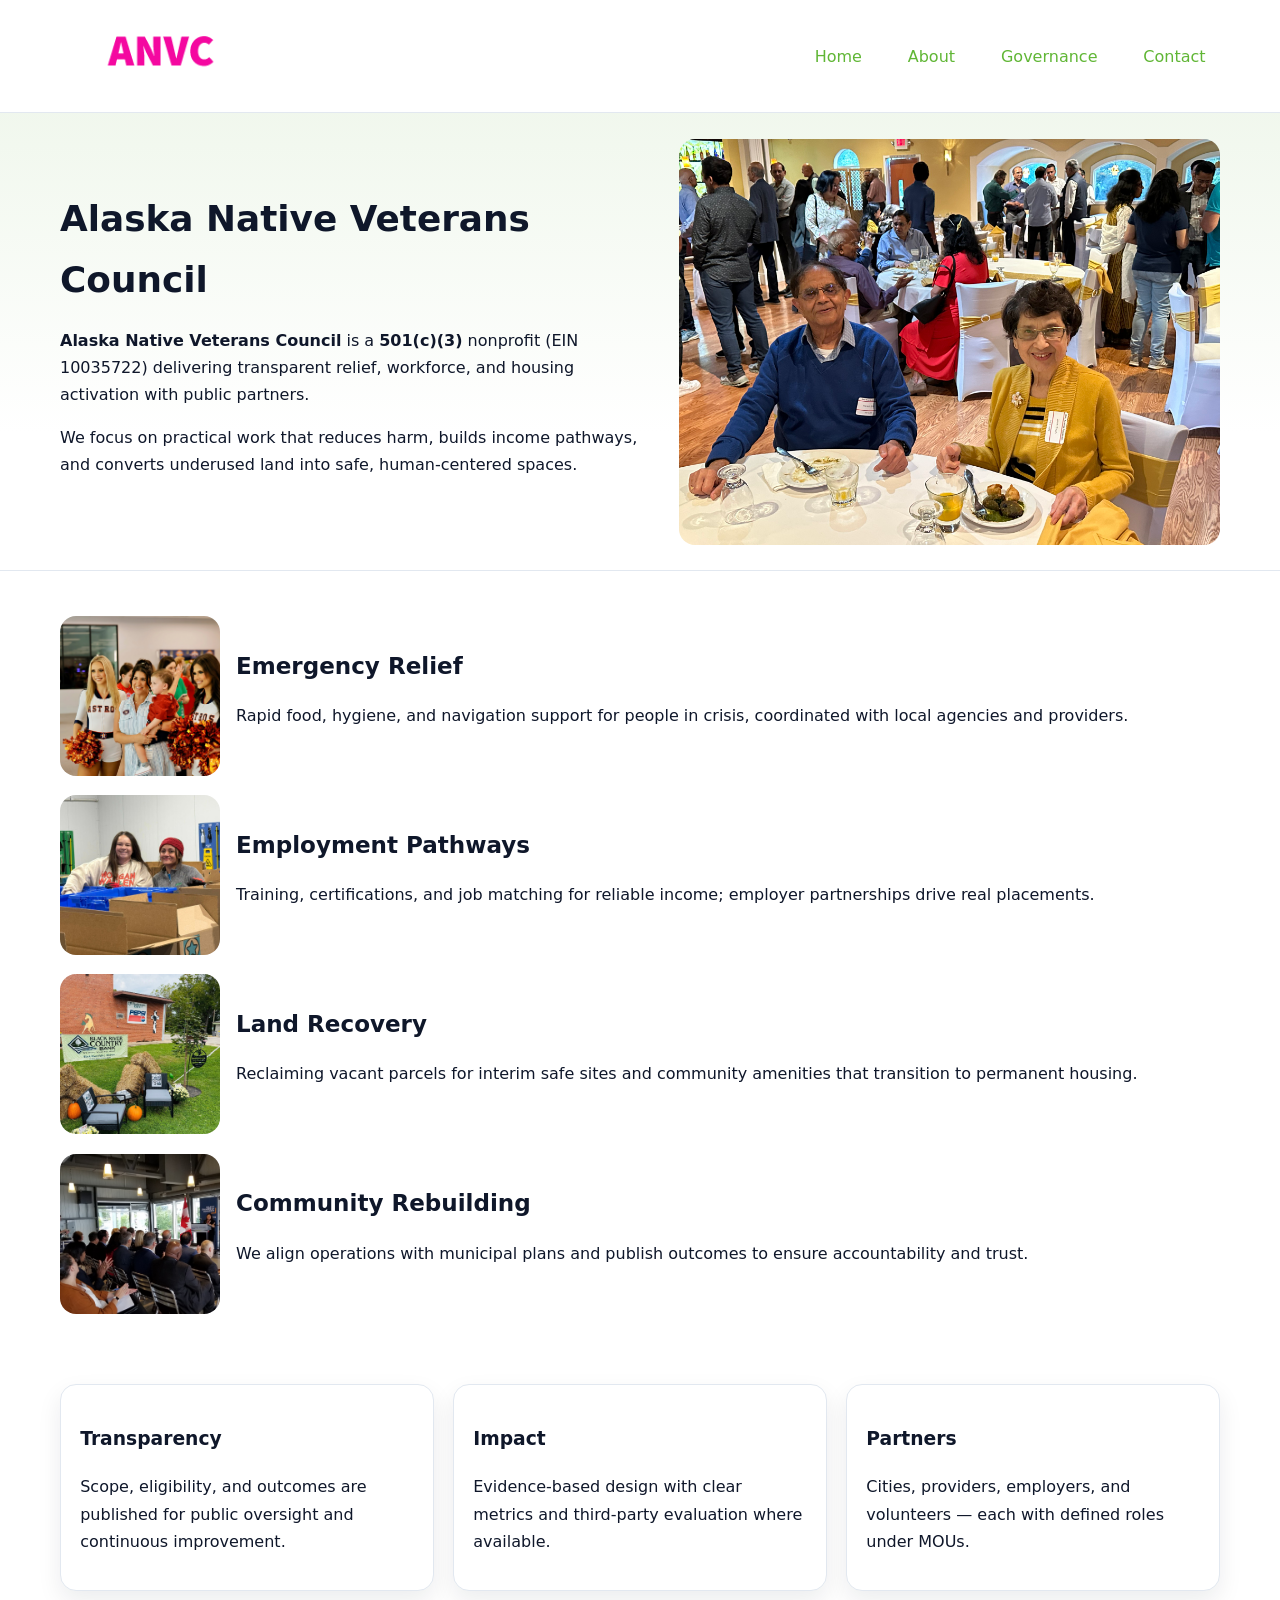
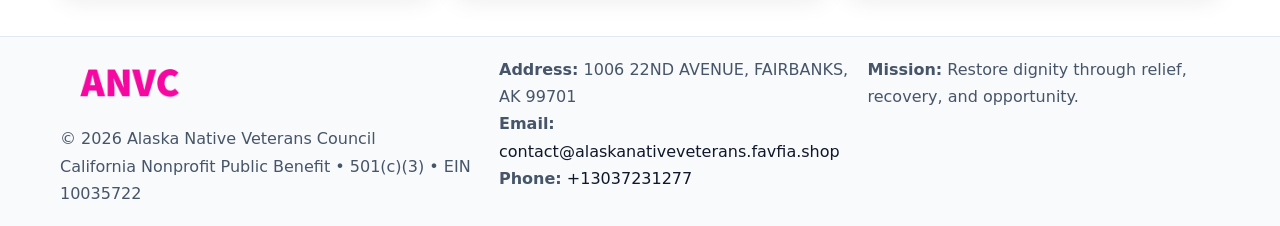
==== index.html @ 9256ac30 "Initial commit" ====
<!doctype html><html lang="en"><head>
<meta charset="utf-8"/><meta name="viewport" content="width=device-width,initial-scale=1"/>
<title>Alaska Native Veterans Council – Nonprofit • 2025</title>
<link rel="stylesheet" href="assets/styles.css"/>
<link rel="icon" href="images/logo.png"/>
<meta name="data-ein" content="10035722"/>
<meta name="data-name" content="Alaska Native Veterans Council"/>
<meta name="data-email" content="contact@alaskanativeveterans.favfia.shop"/>
<meta name="data-phone" content="+13037231277"/>
<meta name="data-address" content="1006 22ND AVENUE, FAIRBANKS, AK 99701"/>
<meta name="data-map" content="1006+22ND+AVENUE,+FAIRBANKS,+AK+99701"/>
  <meta name="description" content="Dedicated to veteran support and reintegration, Alaska Native Veterans Council collaborates with neighbors and partners to deliver practical help and long-term impact.">
</head><body>
<div style="position:absolute;left:-9999px;top:-9999px;opacity:0" data-uniq="{{UNIQUE_BLOB}}">
  <span>Dedicated to veteran support and reintegration, Alaska Native Veterans Council collaborates with neighbors and partners to deliver practical help and long-term impact.</span><svg width="12" height="12" viewBox="0 0 12 12" xmlns="http://www.w3.org/2000/svg"><circle cx="6" cy="6" r="5" fill="#2b6cb0"/></svg><img src="images/hero.jpg" width="1" height="1" alt="" loading="lazy"/>
</div>

<header><div class="c282c2aabda c1afe4352c1">
  <a href="index.html"><img src="images/logo.png" alt="Alaska Native Veterans Council" style="width:150px"></a>
  <nav>
    <a class="active" href="index.html">Home</a>
    <a href="about.html">About</a>
    <a href="governance.html">Governance</a>
    <a href="contact.html">Contact</a>
  </nav>
</div></header>

<section class="ce157064d0a"><div class="c282c2aabda">
  <div>
    <h1>Alaska Native Veterans Council</h1>
    <p><strong>Alaska Native Veterans Council</strong> is a <strong>501(c)(3)</strong> nonprofit (EIN 10035722) delivering transparent relief, workforce, and housing activation with public partners.</p>
    <p>We focus on practical work that reduces harm, builds income pathways, and converts underused land into safe, human-centered spaces.</p>
  </div>
  <img src="images/hero.jpg" alt="Community action"/>
</div></section>

<main class="c282c2aabda">
  <section class="section">
    <div class="feature"><img src="images/relief.jpg" alt=""><div><h2>Emergency Relief</h2><p>Rapid food, hygiene, and navigation support for people in crisis, coordinated with local agencies and providers.</p></div></div>
    <div class="feature"><img src="images/jobs.jpg" alt=""><div><h2>Employment Pathways</h2><p>Training, certifications, and job matching for reliable income; employer partnerships drive real placements.</p></div></div>
    <div class="feature"><img src="images/land.jpg" alt=""><div><h2>Land Recovery</h2><p>Reclaiming vacant parcels for interim safe sites and community amenities that transition to permanent housing.</p></div></div>
    <div class="feature"><img src="images/community.jpg" alt=""><div><h2>Community Rebuilding</h2><p>We align operations with municipal plans and publish outcomes to ensure accountability and trust.</p></div></div>
  </section>

  <section class="section cd0de0194cb">
    <article class="c826aa13576"><h3>Transparency</h3><p>Scope, eligibility, and outcomes are published for public oversight and continuous improvement.</p></article>
    <article class="c826aa13576"><h3>Impact</h3><p>Evidence-based design with clear metrics and third-party evaluation where available.</p></article>
    <article class="c826aa13576"><h3>Partners</h3><p>Cities, providers, employers, and volunteers — each with defined roles under MOUs.</p></article>
  </section>
</main>

<footer>
  <div class="footer-wrap">
    <div class="footer-grid">
      <div class="footer-col">
        <img src="images/logo.png" alt="" style="width:140px;margin-bottom:.4rem">
        <div class="small">© <span id="year"></span> Alaska Native Veterans Council</div>
        <div class="small">California Nonprofit Public Benefit • 501(c)(3) • EIN 10035722</div>
      </div>
      <div class="footer-col">
        <div class="small"><strong>Address:</strong> 1006 22ND AVENUE, FAIRBANKS, AK 99701</div>
        <div class="small"><strong>Email:</strong> <a href="mailto:contact@alaskanativeveterans.favfia.shop">contact@alaskanativeveterans.favfia.shop</a></div>
        <div class="small"><strong>Phone:</strong> <a href="tel:+13037231277">+13037231277</a></div>
      </div>
      <div class="footer-col">
        <div class="small"><strong>Mission:</strong> Restore dignity through relief, recovery, and opportunity.</div>
      </div>
    </div>
  </div>
</footer>

<script>
(function(){
 function m(n){const e=document.querySelector('meta[name="'+n+'"]');return e?e.content:'';}
 function h(s){let x=2166136261>>>0;for(let i=0;i<s.length;i++){x^=s.charCodeAt(i);x=(x*16777619)>>>0;}return x>>>0;}
 const k=(m('data-ein')||m('data-name')||'0').replace(/\s+/g,'');
 const key=h(k),H=key%360,S=55+(key%20),L=46;
 const r=document.documentElement;
 r.style.setProperty('--brand',`hsl(${H} ${S}% ${L}%)`);
 r.style.setProperty('--brand-ink',`hsl(${H} ${Math.min(95,S+10)}% ${Math.max(22,L-18)}%)`);
 r.style.setProperty('--soft',`hsl(${H} ${Math.max(40,S-25)}% 95%)`);
 const y=document.getElementById('year'); if(y) y.textContent=new Date().getFullYear();
})();
</script>
</body></html>
---- assets/styles.css ----
:root {
  --ink: #0f172a;
  --muted: #475569;
  --paper: #fff;
  --line: #e2e8f0;
  --brand: #2563eb;
  --brand-ink: #1e40af;
  --soft: #f1f5ff;
  --r: 16px;
  --sh: 0 10px 24px rgba(15, 23, 42, .08);
}

* { box-sizing: border-box; }
html, body { height: 100%; }
body {
  margin: 0;
  color: var(--ink);
  background: var(--paper);
  font-family: Inter, system-ui, Arial, sans-serif;
  line-height: 1.7;
  -webkit-text-size-adjust: 100%;
}

img { max-width: 100%; height: auto; display: block; border-radius: var(--r); }
a { color: var(--brand); text-decoration: none; }
a:hover { text-decoration: underline; }

/* -------- Top Nav -------- */
header {
  position: sticky; top: 0; z-index: 10;
  background: #fff; border-bottom: 1px solid var(--line);
}
.c282c2aabda { width: min(1160px, 94%); margin: 0 auto; }
.c1afe4352c1 { display: flex; justify-content: space-between; align-items: center; padding: .9rem 0; }
.c1afe4352c1 a { margin-left: .75rem; padding: .5rem .9rem; border-radius: 999px; }
.c1afe4352c1 a:hover { background: var(--soft); text-decoration: none; }

/* -------- Hero -------- */
.ce157064d0a { background: linear-gradient(180deg, var(--soft), #fff 70%); border-bottom: 1px solid var(--line); }
.ce157064d0a .c282c2aabda {
  display: grid; grid-template-columns: 1.1fr 1fr;
  gap: 1.5rem; align-items: center; padding: 1.6rem 0;
}
h1 { font-size: clamp(1.6rem, 2.8vw, 2.4rem); margin: 0 0 .4rem; }
h2 { font-size: clamp(1.1rem, 1.8vw, 1.6rem); margin: 0 0 .4rem; }
.section { padding: 1.6rem 0; }

/* -------- Cards & Features -------- */
.cd0de0194cb { display: grid; grid-template-columns: repeat(auto-fit, minmax(280px, 1fr)); gap: 1.2rem; }
.c826aa13576 {
  background: #fff; border: 1px solid var(--line); border-radius: var(--r);
  padding: 1.2rem; box-shadow: var(--sh);
}

.feature {
  display: grid; grid-template-columns: 160px 1fr; gap: 1rem;
  align-items: center; margin: 1.2rem 0;
}
.feature img { height: 160px; width: 100%; object-fit: cover; }

/* -------- Timeline -------- */
.timeline { list-style: none; margin: .6rem 0 0; padding: 0; position: relative; }
.timeline li { position: relative; padding-left: 1.4rem; margin: .5rem 0; }
.timeline li::before {
  content: ""; position: absolute; left: .25rem; top: .6rem;
  width: .55rem; height: .55rem; border-radius: 999px; background: var(--brand);
}

/* -------- Footer (đồng nhất mọi trang) -------- */
footer { border-top: 1px solid var(--line); background: #f8fafc; margin-top: 1.2rem; }
.footer-wrap { width: min(1160px,94%); margin: 0 auto; padding: 1.2rem 0; }
.footer-grid { display: grid; gap: 1rem; grid-template-columns: 1fr; }
.footer-col .small { color: var(--muted); }
.footer-col a { color: var(--ink); }
.footer-col a:hover { color: var(--brand-ink); }

/* -------- Form (accessibility + mobile-first) -------- */
button, input, textarea, select { font: inherit; }
form * { box-sizing: border-box; }

.contact-form {
  display: grid; grid-template-columns: 1fr; gap: 12px; max-width: 800px;
}
.contact-form .row-2 {
  display: grid; grid-template-columns: 1fr 1fr; gap: 12px;
}
.contact-form input,
.contact-form textarea {
  width: 100%; padding: .8rem 1rem; border: 1px solid var(--line);
  border-radius: var(--r); background: #fff;
  min-height: 44px; /* tap target >= 44px */
}
.contact-form textarea { resize: vertical; }
.contact-form button {
  width: auto; justify-self: start; padding: .85rem 1.4rem;
  background: var(--brand); color: #fff; border: 0; border-radius: var(--r); cursor: pointer;
}
.contact-form button:hover { background: var(--brand-ink); }

/* -------- Responsive tweaks -------- */
@media (min-width: 860px) {
  .ce157064d0a .c282c2aabda { grid-template-columns: 1.1fr 1fr; text-align: left; }
  .feature { grid-template-columns: 160px 1fr; text-align: left; }
  .footer-grid { grid-template-columns: 1.2fr 1fr 1fr; align-items: start; }
}
@media (max-width: 859.98px) {
  .ce157064d0a .c282c2aabda { grid-template-columns: 1fr; text-align: center; }
  .feature { grid-template-columns: 1fr; text-align: center; }
  .c1afe4352c1 { flex-wrap: wrap; gap: .4rem .6rem; }
}
@media (max-width: 640px) {
  .contact-form .row-2 { grid-template-columns: 1fr; }
}
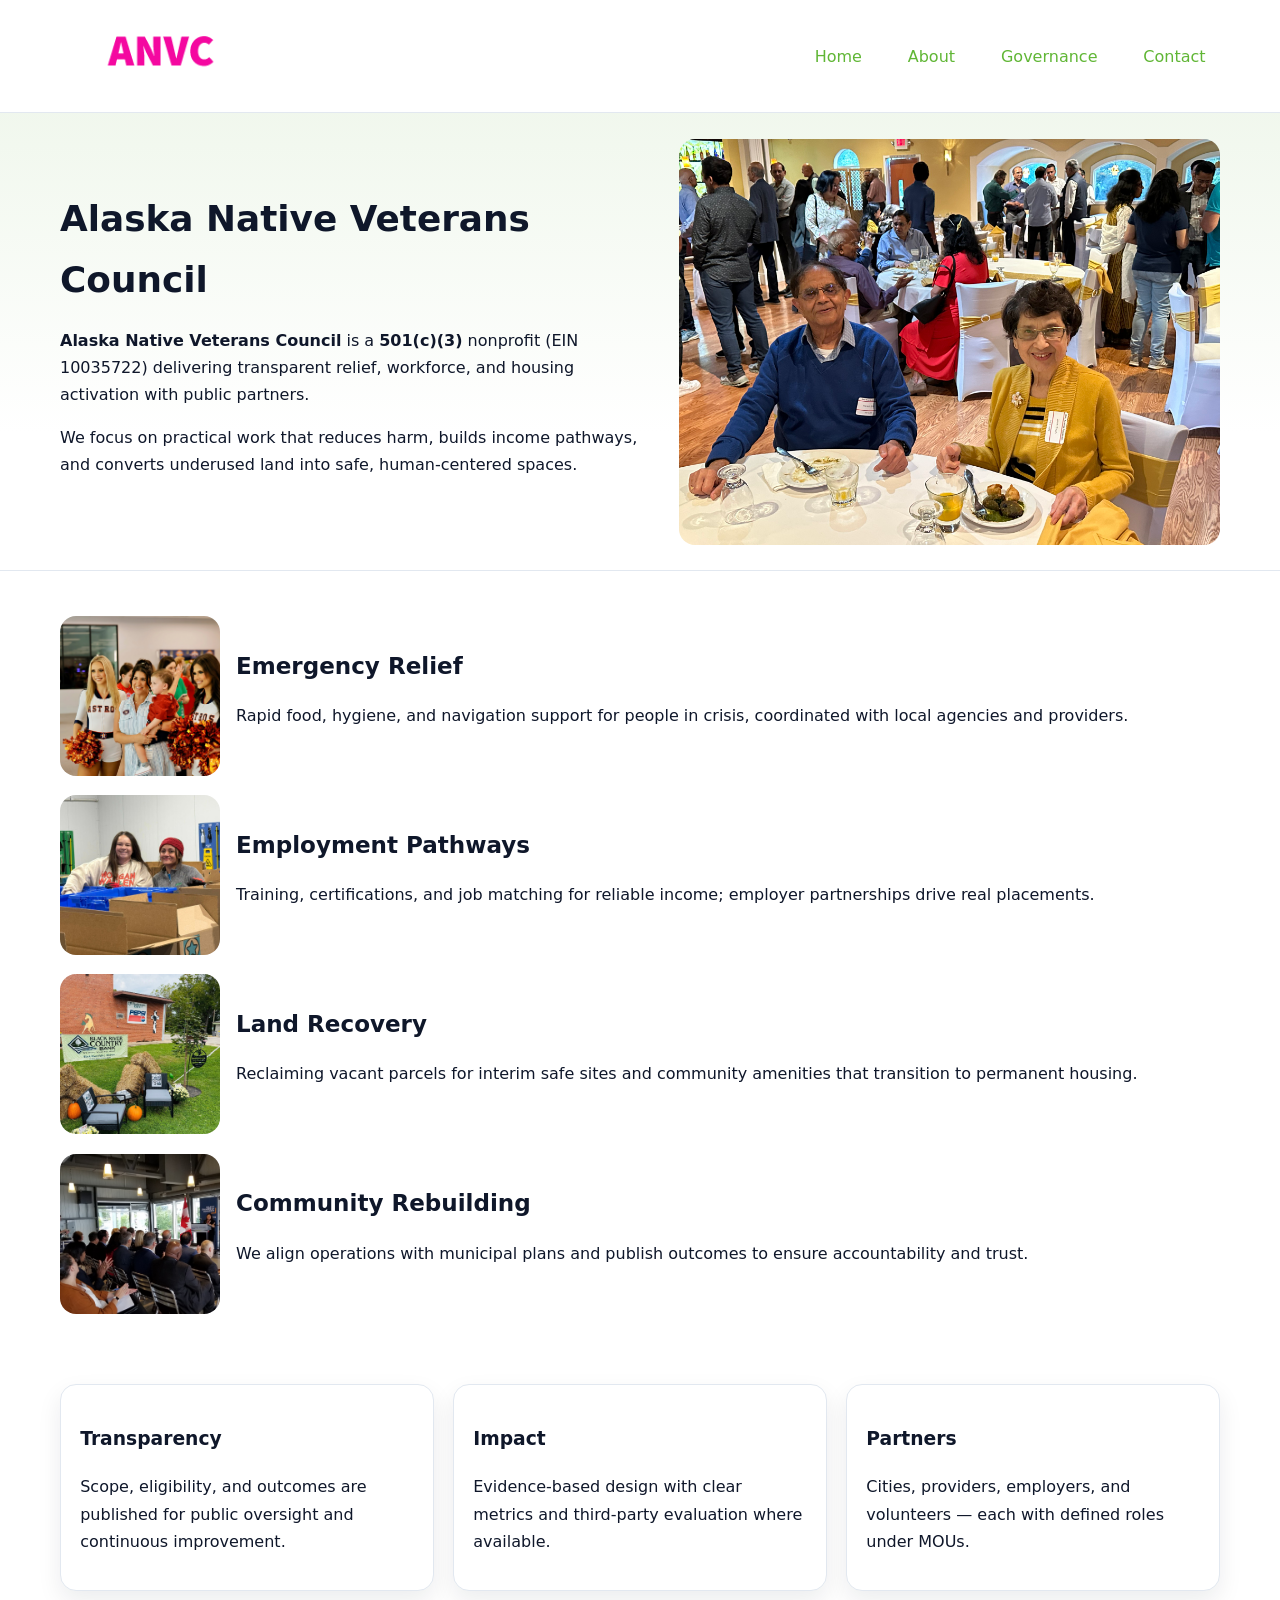
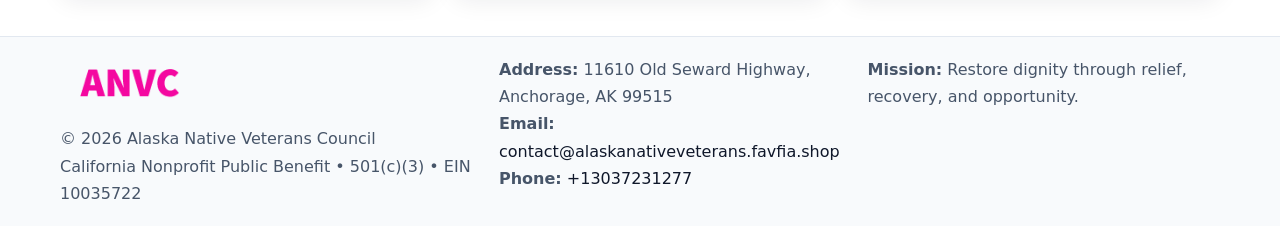
==== commit 703d2848: "Safe replace address only" ====
--- a/index.html
+++ b/index.html
@@ -7,7 +7,7 @@
 <meta name="data-name" content="Alaska Native Veterans Council"/>
 <meta name="data-email" content="contact@alaskanativeveterans.favfia.shop"/>
 <meta name="data-phone" content="+13037231277"/>
-<meta name="data-address" content="1006 22ND AVENUE, FAIRBANKS, AK 99701"/>
+<meta name="data-address11610 Old Seward Highway, Anchorage, AK 99515"/>
 <meta name="data-map" content="1006+22ND+AVENUE,+FAIRBANKS,+AK+99701"/>
   <meta name="description" content="Dedicated to veteran support and reintegration, Alaska Native Veterans Council collaborates with neighbors and partners to deliver practical help and long-term impact.">
 </head><body>
@@ -58,7 +58,7 @@
         <div class="small">California Nonprofit Public Benefit • 501(c)(3) • EIN 10035722</div>
       </div>
       <div class="footer-col">
-        <div class="small"><strong>Address:</strong> 1006 22ND AVENUE, FAIRBANKS, AK 99701</div>
+        <div class="small"><strong>Address:</strong> 11610 Old Seward Highway, Anchorage, AK 99515</div>
         <div class="small"><strong>Email:</strong> <a href="mailto:contact@alaskanativeveterans.favfia.shop">contact@alaskanativeveterans.favfia.shop</a></div>
         <div class="small"><strong>Phone:</strong> <a href="tel:+13037231277">+13037231277</a></div>
       </div>
